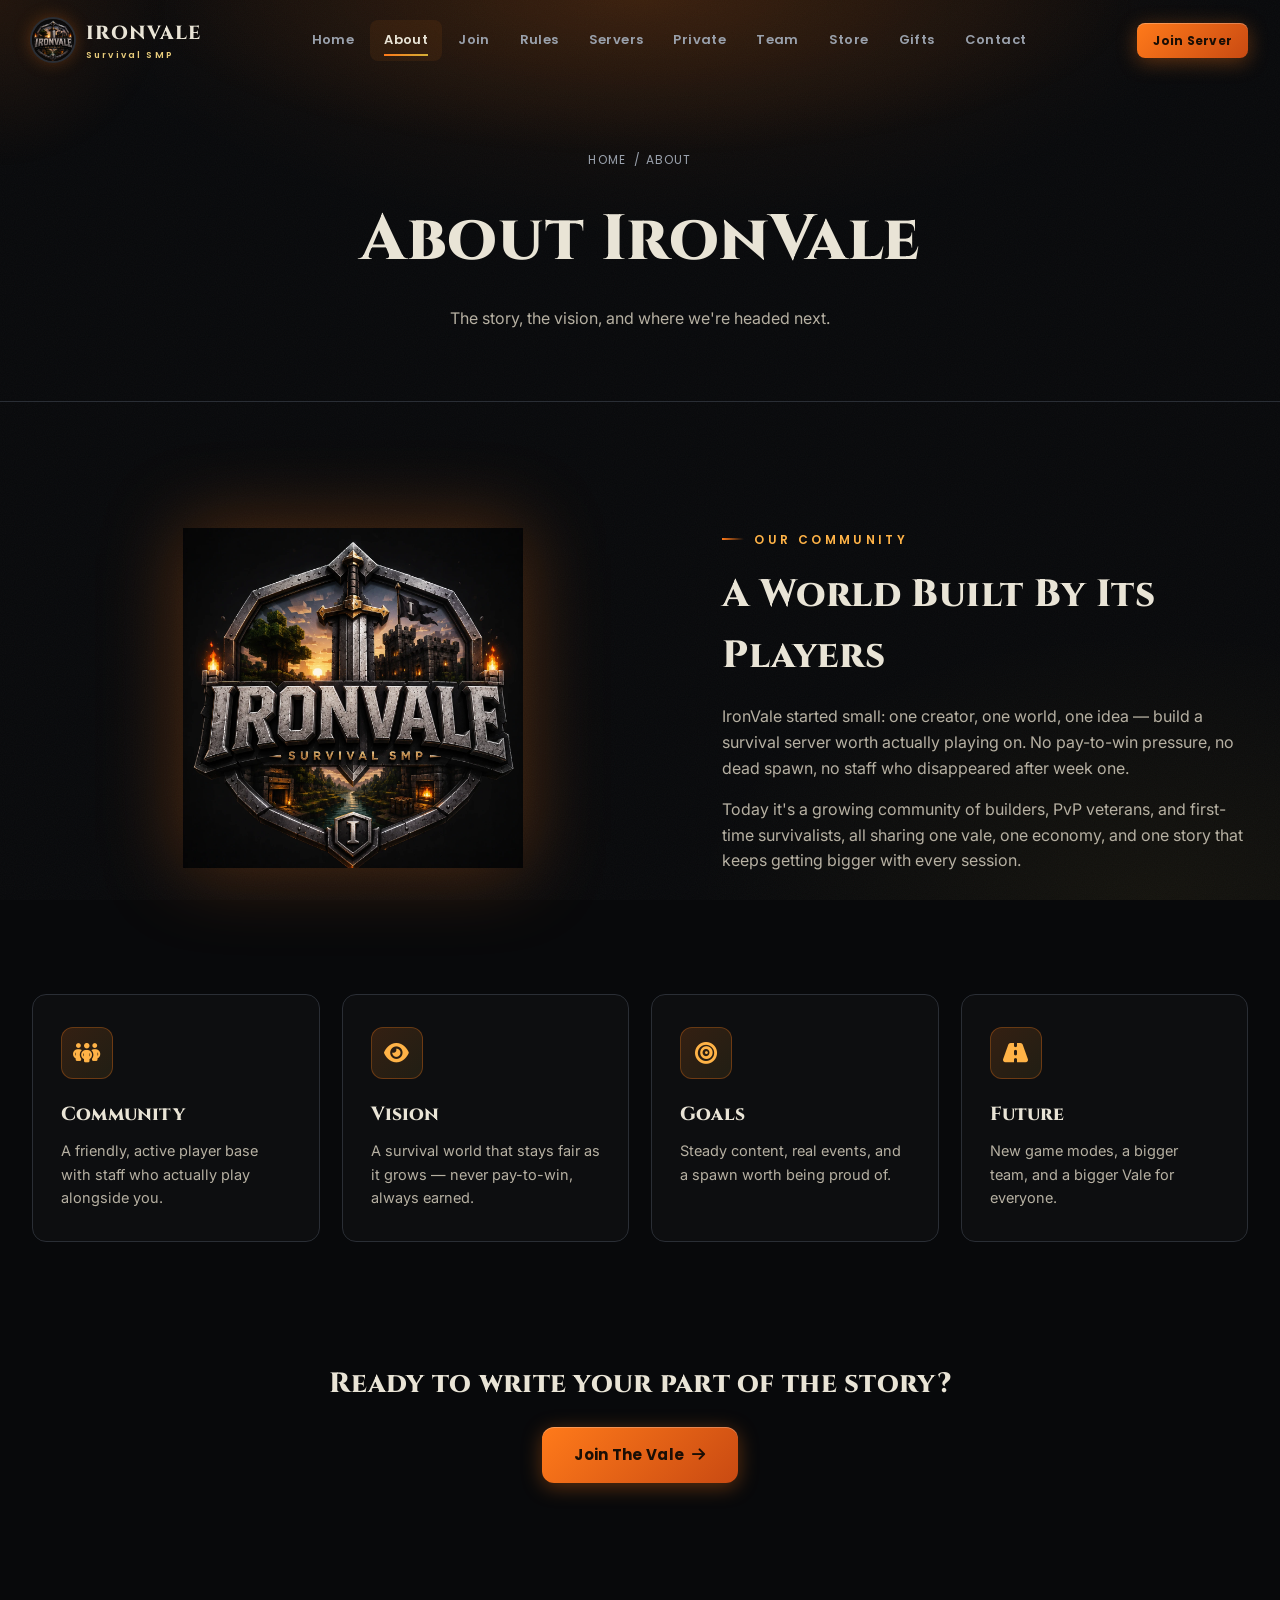
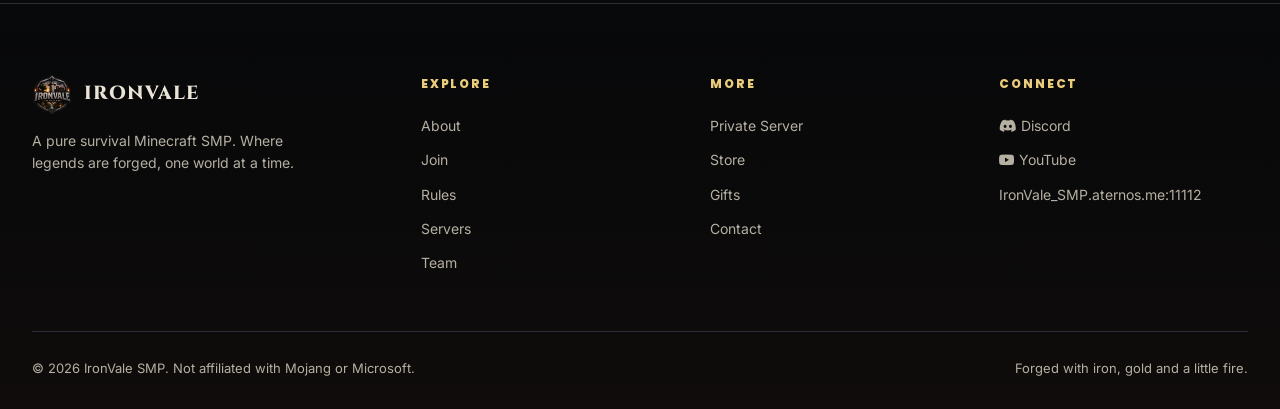
==== about.html @ d4519f37 "Add files via upload" ====
<!DOCTYPE html>
<html lang="en">
<head>
<meta charset="UTF-8">
<meta name="viewport" content="width=device-width, initial-scale=1.0">
<title>About — IronVale SMP</title>
<link rel="icon" href="images/logo.webp">
<link rel="stylesheet" href="https://cdnjs.cloudflare.com/ajax/libs/font-awesome/6.5.1/css/all.min.css">
<link rel="stylesheet" href="css/style.css">
</head>
<body>
<div id="loader"><div class="loader-seal"></div><div class="loader-text">Forging the Vale…</div></div>
<div id="cursor-glow"></div><div class="embers"></div><div id="toast"></div>

<header class="navbar"><div class="container nav-inner">
  <a href="index.html" class="brand"><img src="images/logo.webp" alt="IronVale logo"><span class="brand-text">IRONVALE<small>Survival SMP</small></span></a>
  <nav class="nav-links">
    <a href="index.html">Home</a><a href="about.html" class="active">About</a><a href="join.html">Join</a><a href="rules.html">Rules</a>
    <a href="servers.html">Servers</a><a href="private-server.html">Private</a><a href="team.html">Team</a><a href="store.html">Store</a><a href="gifts.html">Gifts</a><a href="contact.html">Contact</a>
  </nav>
  <div class="nav-cta"><a href="join.html" class="btn btn-primary btn-sm">Join Server</a><button class="nav-toggle" aria-label="Toggle menu"><span></span><span></span><span></span></button></div>
</div></header>

<div class="mobile-drawer">
  <a href="index.html">Home</a><a href="about.html" class="active">About</a><a href="join.html">Join</a><a href="rules.html">Rules</a>
  <a href="servers.html">Servers</a><a href="private-server.html">Private Server</a><a href="team.html">Team</a><a href="store.html">Store</a><a href="gifts.html">Gifts</a><a href="contact.html">Contact</a>
  <a href="join.html" class="btn btn-primary">Join Now</a>
</div>

<div class="page-header">
  <div class="container">
    <div class="breadcrumb"><a href="index.html">Home</a> / About</div>
    <h1>About IronVale</h1>
    <p>The story, the vision, and where we're headed next.</p>
  </div>
</div>

<section>
  <div class="container hero-grid" style="align-items:center;">
    <div data-reveal="left">
      <img src="images/logo.webp" alt="IronVale seal" style="max-width:340px; margin:0 auto; filter:drop-shadow(0 0 40px rgba(255,122,26,.3));">
    </div>
    <div data-reveal="right">
      <div class="eyebrow">Our Community</div>
      <h2 style="font-size:clamp(26px,3.6vw,38px); margin-bottom:18px;">A World Built By Its Players</h2>
      <p style="color:var(--parchment-dim); margin-bottom:16px;">IronVale started small: one creator, one world, one idea — build a survival server worth actually playing on. No pay-to-win pressure, no dead spawn, no staff who disappeared after week one.</p>
      <p style="color:var(--parchment-dim);">Today it's a growing community of builders, PvP veterans, and first-time survivalists, all sharing one vale, one economy, and one story that keeps getting bigger with every session.</p>
    </div>
  </div>
</section>

<section style="padding-top:0;">
  <div class="container grid-4">
    <div class="card" data-reveal><div class="card-icon"><i class="fa-solid fa-people-group"></i></div><h3>Community</h3><p>A friendly, active player base with staff who actually play alongside you.</p></div>
    <div class="card" data-reveal data-delay="80"><div class="card-icon"><i class="fa-solid fa-eye"></i></div><h3>Vision</h3><p>A survival world that stays fair as it grows — never pay-to-win, always earned.</p></div>
    <div class="card" data-reveal data-delay="160"><div class="card-icon"><i class="fa-solid fa-bullseye"></i></div><h3>Goals</h3><p>Steady content, real events, and a spawn worth being proud of.</p></div>
    <div class="card" data-reveal data-delay="240"><div class="card-icon"><i class="fa-solid fa-road"></i></div><h3>Future</h3><p>New game modes, a bigger team, and a bigger Vale for everyone.</p></div>
  </div>
</section>

<section style="padding-top:0;">
  <div class="container text-center" data-reveal>
    <h2 style="font-size:28px; margin-bottom:20px;">Ready to write your part of the story?</h2>
    <a href="join.html" class="btn btn-primary btn-lg">Join The Vale <i class="fa-solid fa-arrow-right"></i></a>
  </div>
</section>

<footer><div class="container">
  <div class="footer-grid">
    <div><div class="footer-brand"><img src="images/logo.webp" alt="IronVale logo"><span class="brand-text">IRONVALE</span></div><p style="color:var(--parchment-dim); font-size:14px; max-width:280px;">A pure survival Minecraft SMP. Where legends are forged, one world at a time.</p></div>
    <div class="footer-col"><h4>Explore</h4><a href="about.html">About</a><a href="join.html">Join</a><a href="rules.html">Rules</a><a href="servers.html">Servers</a><a href="team.html">Team</a></div>
    <div class="footer-col"><h4>More</h4><a href="private-server.html">Private Server</a><a href="store.html">Store</a><a href="gifts.html">Gifts</a><a href="contact.html">Contact</a></div>
    <div class="footer-col"><h4>Connect</h4><a href="https://discord.gg/UvQsbSrSZM" target="_blank" rel="noopener"><i class="fa-brands fa-discord"></i> Discord</a><a href="https://youtube.com/@benopxd?si=lnydO-GxLkHNXNi-" target="_blank" rel="noopener"><i class="fa-brands fa-youtube"></i> YouTube</a><a href="join.html">IronVale_SMP.aternos.me:11112</a></div>
  </div>
  <div class="footer-bottom"><span>© 2026 IronVale SMP. Not affiliated with Mojang or Microsoft.</span><span>Forged with iron, gold and a little fire.</span></div>
</div></footer>

<script src="js/main.js"></script>
</body>
</html>
---- css/style.css ----
/* ============================================================
   IRONVALE — SURVIVAL SMP
   Design system: forged iron, banked ember, deep vale night.
   ============================================================ */

@import url('https://fonts.googleapis.com/css2?family=Cinzel:wght@500;600;700;800;900&family=Inter:wght@400;500;600;700;800&family=Poppins:wght@500;600;700&display=swap');

:root{
  /* ---- palette ---- */
  --void:        #08090b;
  --vale-night:  #0e1116;
  --iron:        #6b7280;
  --iron-light:  #9aa1ac;
  --steel-line:  #2a2e35;
  --ember:       #ff7a1a;
  --ember-hot:   #ffb347;
  --ember-deep:  #c94a12;
  --gold:        #d4af37;
  --gold-soft:   #e9cd7c;
  --parchment:   #e9e4d6;
  --parchment-dim: #b6b0a2;
  --danger:      #b8321f;

  --font-display: 'Cinzel', serif;
  --font-body:    'Inter', sans-serif;
  --font-util:    'Poppins', sans-serif;

  --radius-s: 6px;
  --radius-m: 14px;
  --radius-l: 24px;

  --ease: cubic-bezier(.16,.84,.44,1);
}

*,*::before,*::after{ box-sizing:border-box; margin:0; padding:0; }

html{ scroll-behavior:smooth; }

body{
  background:var(--void);
  color:var(--parchment);
  font-family:var(--font-body);
  overflow-x:hidden;
  line-height:1.6;
  position:relative;
}

/* base ambient texture: forged noise + vignette, sits behind everything */
body::before{
  content:'';
  position:fixed; inset:0;
  background:
    radial-gradient(ellipse 80% 60% at 50% -10%, rgba(255,122,26,.10), transparent 60%),
    radial-gradient(ellipse 60% 50% at 90% 100%, rgba(212,175,55,.06), transparent 60%),
    var(--void);
  z-index:-3;
}
body::after{
  content:'';
  position:fixed; inset:0;
  background-image:url("data:image/svg+xml,%3Csvg xmlns='http://www.w3.org/2000/svg' width='120' height='120'%3E%3Cfilter id='n'%3E%3CfeTurbulence type='fractalNoise' baseFrequency='0.9' numOctaves='2' stitchTiles='stitch'/%3E%3C/filter%3E%3Crect width='100%25' height='100%25' filter='url(%23n)' opacity='0.035'/%3E%3C/svg%3E");
  z-index:-2;
  pointer-events:none;
}

a{ color:inherit; text-decoration:none; }
ul{ list-style:none; }
img{ max-width:100%; display:block; }
button{ font-family:inherit; cursor:pointer; border:none; background:none; color:inherit; }

.container{ width:100%; max-width:1280px; margin:0 auto; padding:0 32px; }

h1,h2,h3,h4{ font-family:var(--font-display); font-weight:800; letter-spacing:.01em; }

.eyebrow{
  display:inline-flex; align-items:center; gap:10px;
  font-family:var(--font-util); font-size:12px; font-weight:600;
  letter-spacing:.28em; text-transform:uppercase; color:var(--ember-hot);
  margin-bottom:16px;
}
.eyebrow::before{
  content:''; width:22px; height:2px; background:linear-gradient(90deg,var(--ember),transparent);
}

/* focus visibility */
a:focus-visible, button:focus-visible, input:focus-visible{
  outline:2px solid var(--ember-hot); outline-offset:3px; border-radius:4px;
}

@media (prefers-reduced-motion: reduce){
  *{ animation-duration:.001ms !important; animation-iteration-count:1 !important; transition-duration:.001ms !important; scroll-behavior:auto !important; }
}

/* ============ LOADING SCREEN ============ */
#loader{
  position:fixed; inset:0; z-index:9999;
  background:var(--void);
  display:flex; flex-direction:column; align-items:center; justify-content:center;
  gap:22px;
  transition:opacity .6s var(--ease), visibility .6s var(--ease);
}
#loader.hidden{ opacity:0; visibility:hidden; pointer-events:none; }
.loader-seal{
  width:84px; height:84px; border-radius:50%;
  border:2px solid var(--steel-line);
  border-top-color:var(--ember);
  border-right-color:var(--gold);
  animation:spin 1.1s linear infinite;
  position:relative;
}
.loader-seal::after{
  content:'I'; position:absolute; inset:0; display:flex; align-items:center; justify-content:center;
  font-family:var(--font-display); font-weight:900; color:var(--gold-soft); font-size:26px;
}
@keyframes spin{ to{ transform:rotate(360deg); } }
.loader-text{
  font-family:var(--font-util); letter-spacing:.3em; text-transform:uppercase;
  font-size:12px; color:var(--iron-light);
}

/* ============ CURSOR GLOW (desktop only, decorative) ============ */
#cursor-glow{
  position:fixed; width:340px; height:340px; border-radius:50%;
  background:radial-gradient(circle, rgba(255,122,26,.10), transparent 70%);
  pointer-events:none; z-index:5; transform:translate(-50%,-50%);
  transition:opacity .3s ease; display:none;
}
@media (hover:hover) and (pointer:fine){ #cursor-glow{ display:block; } }

/* ============ EMBER PARTICLES (ambient, css-only) ============ */
.embers{ position:fixed; inset:0; overflow:hidden; z-index:0; pointer-events:none; }
.embers span{
  position:absolute; bottom:-10px;
  width:3px; height:3px; border-radius:50%;
  background:var(--ember-hot);
  box-shadow:0 0 6px 2px rgba(255,122,26,.7);
  opacity:0; animation:rise linear infinite;
}
@keyframes rise{
  0%{ transform:translateY(0) translateX(0); opacity:0; }
  10%{ opacity:.9; }
  90%{ opacity:.5; }
  100%{ transform:translateY(-110vh) translateX(var(--drift,20px)); opacity:0; }
}

/* ============ NAVBAR ============ */
.navbar{
  position:fixed; top:0; left:0; right:0; z-index:1000;
  padding:18px 0;
  background:rgba(8,9,11,0);
  border-bottom:1px solid transparent;
  transition:background .35s var(--ease), border-color .35s var(--ease), padding .35s var(--ease);
}
.navbar.scrolled{
  background:rgba(8,9,11,.86);
  backdrop-filter:blur(14px);
  border-bottom:1px solid var(--steel-line);
  padding:12px 0;
}
.nav-inner{ display:flex; align-items:center; justify-content:space-between; gap:24px; }
.brand{ display:flex; align-items:center; gap:12px; }
.brand img{ width:42px; height:42px; border-radius:50%; box-shadow:0 0 0 2px var(--steel-line), 0 0 18px rgba(255,122,26,.35); }
.brand-text{ font-family:var(--font-display); font-weight:800; font-size:19px; letter-spacing:.05em; color:var(--parchment); }
.brand-text small{ display:block; font-family:var(--font-util); font-size:9px; letter-spacing:.24em; color:var(--gold-soft); font-weight:600; }

.nav-links{ display:flex; align-items:center; gap:2px; }
.nav-links a{
  position:relative; padding:10px 14px; font-family:var(--font-util); font-size:13px; font-weight:600;
  letter-spacing:.03em; color:var(--iron-light); border-radius:8px; transition:color .25s ease, background .25s ease;
}
.nav-links a:hover, .nav-links a.active{ color:var(--parchment); background:rgba(255,122,26,.08); }
.nav-links a.active::after{
  content:''; position:absolute; left:14px; right:14px; bottom:5px; height:2px;
  background:linear-gradient(90deg,var(--ember),var(--gold));
}

.nav-cta{ display:flex; align-items:center; gap:10px; }

.btn{
  display:inline-flex; align-items:center; justify-content:center; gap:8px;
  font-family:var(--font-util); font-weight:600; font-size:14px;
  padding:12px 24px; border-radius:10px; letter-spacing:.02em;
  transition:transform .25s var(--ease), box-shadow .25s var(--ease), filter .25s ease;
  white-space:nowrap;
}
.btn:active{ transform:translateY(1px) scale(.98); }
.btn-primary{
  background:linear-gradient(135deg,var(--ember) 0%, var(--ember-deep) 100%);
  color:#1a0e05; font-weight:700;
  box-shadow:0 4px 20px rgba(255,122,26,.35), inset 0 1px 0 rgba(255,255,255,.25);
}
.btn-primary:hover{ transform:translateY(-2px); box-shadow:0 8px 28px rgba(255,122,26,.5); }
.btn-gold{
  background:linear-gradient(135deg,var(--gold-soft),var(--gold));
  color:#241b02; font-weight:700;
  box-shadow:0 4px 20px rgba(212,175,55,.3), inset 0 1px 0 rgba(255,255,255,.3);
}
.btn-gold:hover{ transform:translateY(-2px); box-shadow:0 8px 26px rgba(212,175,55,.45); }
.btn-ghost{
  background:rgba(255,255,255,.03); color:var(--parchment);
  border:1px solid var(--steel-line);
}
.btn-ghost:hover{ border-color:var(--ember); background:rgba(255,122,26,.06); }
.btn-outline{
  border:1px solid var(--gold); color:var(--gold-soft); background:transparent;
}
.btn-outline:hover{ background:rgba(212,175,55,.1); }
.btn-lg{ padding:16px 32px; font-size:15px; border-radius:12px; }
.btn-sm{ padding:8px 16px; font-size:12px; border-radius:8px; }
.btn-block{ width:100%; }
.btn-disabled{ opacity:.45; pointer-events:none; }

.nav-toggle{ display:none; flex-direction:column; gap:5px; width:34px; height:34px; align-items:center; justify-content:center; }
.nav-toggle span{ width:22px; height:2px; background:var(--parchment); border-radius:2px; transition:transform .3s ease, opacity .3s ease; }

.mobile-drawer{
  position:fixed; inset:0; z-index:999; background:rgba(8,9,11,.98); backdrop-filter:blur(10px);
  display:flex; flex-direction:column; align-items:center; justify-content:center; gap:6px;
  opacity:0; visibility:hidden; transform:translateY(-12px);
  transition:opacity .35s var(--ease), transform .35s var(--ease), visibility .35s;
}
.mobile-drawer.open{ opacity:1; visibility:visible; transform:translateY(0); }
.mobile-drawer a{ font-family:var(--font-display); font-size:22px; padding:12px 0; color:var(--parchment); }
.mobile-drawer a.active{ color:var(--ember-hot); }
.mobile-drawer .btn{ margin-top:18px; }

@media (max-width:920px){
  .nav-links{ display:none; }
  .nav-cta .btn:not(.mobile-hide){ display:none; }
  .nav-toggle{ display:flex; }
}

/* ============ HERO ============ */
.hero{
  position:relative; min-height:100vh; display:flex; align-items:center;
  padding:140px 0 80px;
  overflow:hidden;
  isolation:isolate;
}
.hero-bg{
  position:absolute; inset:0; z-index:-1;
  background-image:
    radial-gradient(ellipse 70% 60% at 50% 0%, rgba(255,122,26,.16), transparent 65%),
    linear-gradient(180deg, var(--void) 0%, #0c0e12 55%, var(--void) 100%);
}
.hero-bg svg{ position:absolute; bottom:0; left:0; width:100%; height:auto; opacity:.9; }

.hero-grid{ display:grid; grid-template-columns:1.1fr .9fr; gap:48px; align-items:center; }

.hero-badge{
  display:inline-flex; align-items:center; gap:10px; padding:8px 16px 8px 8px;
  border:1px solid var(--steel-line); border-radius:100px; background:rgba(255,255,255,.03);
  font-family:var(--font-util); font-size:12px; font-weight:600; letter-spacing:.05em; color:var(--iron-light);
  margin-bottom:26px;
}
.hero-badge .dot{ width:8px; height:8px; border-radius:50%; background:#3ddc78; box-shadow:0 0 8px #3ddc78; }
.hero-badge .dot.offline{ background:var(--danger); box-shadow:0 0 8px var(--danger); }

.hero h1{
  font-size:clamp(48px,7.2vw,96px); line-height:.98; color:var(--parchment);
  text-shadow:0 0 40px rgba(255,122,26,.25);
  background:linear-gradient(180deg,#f4efe3 0%, #cfc6ae 55%, #efc978 100%);
  -webkit-background-clip:text; background-clip:text; -webkit-text-fill-color:transparent;
}
.hero h1 span{ display:block; }
.hero .subtitle{
  font-family:var(--font-display); font-size:clamp(16px,2vw,22px); color:var(--ember-hot);
  letter-spacing:.06em; margin-top:18px; font-weight:600;
}
.hero p.desc{
  margin-top:20px; max-width:520px; color:var(--parchment-dim); font-size:16px;
}
.hero-actions{ display:flex; flex-wrap:wrap; gap:14px; margin-top:36px; }
.hero-links{ display:flex; gap:16px; margin-top:28px; }
.icon-link{
  width:44px; height:44px; border-radius:50%; display:flex; align-items:center; justify-content:center;
  border:1px solid var(--steel-line); color:var(--iron-light); transition:all .25s var(--ease);
}
.icon-link:hover{ color:var(--ember-hot); border-color:var(--ember); transform:translateY(-3px); }

.hero-visual{ position:relative; display:flex; justify-content:center; }
.hero-seal{
  width:min(420px, 90%); border-radius:50%;
  filter:drop-shadow(0 0 50px rgba(255,122,26,.35));
  animation:float 6s ease-in-out infinite;
}
@keyframes float{ 0%,100%{ transform:translateY(0);} 50%{ transform:translateY(-16px);} }

.mascot-float{
  position:absolute; z-index:2; filter:drop-shadow(0 12px 20px rgba(0,0,0,.6));
  animation:float 5s ease-in-out infinite;
}

.scroll-cue{
  position:absolute; bottom:28px; left:50%; transform:translateX(-50%);
  display:flex; flex-direction:column; align-items:center; gap:8px;
  font-family:var(--font-util); font-size:10px; letter-spacing:.28em; text-transform:uppercase;
  color:var(--iron-light);
}
.scroll-cue .line{ width:1px; height:34px; background:linear-gradient(180deg,var(--ember),transparent); animation:scrollpulse 1.8s ease-in-out infinite; }
@keyframes scrollpulse{ 0%,100%{ opacity:.2; } 50%{ opacity:1; } }

/* ============ SECTION SHELL ============ */
section{ position:relative; padding:120px 0; }
.section-head{ text-align:center; max-width:640px; margin:0 auto 60px; }
.section-head h2{ font-size:clamp(32px,4.5vw,52px); color:var(--parchment); }
.section-head p{ color:var(--parchment-dim); margin-top:14px; font-size:16px; }

.divider{
  display:flex; align-items:center; justify-content:center; gap:16px; margin:0 auto;
  max-width:340px; padding:0 0 0;
}
.divider .diamond{ width:9px; height:9px; background:var(--ember); transform:rotate(45deg); box-shadow:0 0 10px var(--ember); }
.divider .rule{ flex:1; height:1px; background:linear-gradient(90deg,transparent,var(--steel-line),transparent); }

/* ============ STATUS PANEL ============ */
.status-panel{
  position:relative; margin-top:-64px; z-index:3;
}
.status-card{
  background:linear-gradient(145deg, rgba(20,22,27,.9), rgba(12,13,16,.9));
  border:1px solid var(--steel-line); border-radius:var(--radius-l);
  padding:34px 40px; backdrop-filter:blur(16px);
  box-shadow:0 24px 60px rgba(0,0,0,.55), inset 0 1px 0 rgba(255,255,255,.04);
  display:grid; grid-template-columns:repeat(5,1fr); gap:24px; align-items:center;
}
.status-item{ text-align:center; border-right:1px solid var(--steel-line); }
.status-item:last-child{ border-right:none; }
.status-label{ font-family:var(--font-util); font-size:11px; letter-spacing:.2em; text-transform:uppercase; color:var(--iron-light); margin-bottom:8px; }
.status-value{ font-family:var(--font-display); font-size:22px; color:var(--parchment); font-weight:700; }
.status-value.on{ color:#3ddc78; }
.status-value.off{ color:var(--danger); }
@media (max-width:920px){
  .status-card{ grid-template-columns:repeat(2,1fr); }
  .status-item{ border-right:none; border-bottom:1px solid var(--steel-line); padding-bottom:14px; }
}

/* ============ FEATURE CARDS ============ */
.grid-3{ display:grid; grid-template-columns:repeat(3,1fr); gap:26px; }
.grid-4{ display:grid; grid-template-columns:repeat(4,1fr); gap:22px; }
.grid-2{ display:grid; grid-template-columns:1fr 1fr; gap:26px; }
@media (max-width:920px){ .grid-3,.grid-4,.grid-2{ grid-template-columns:1fr; } }
@media (max-width:1180px) and (min-width:921px){ .grid-4{ grid-template-columns:repeat(2,1fr);} }

.card{
  position:relative; background:rgba(255,255,255,.025);
  border:1px solid var(--steel-line); border-radius:var(--radius-m);
  padding:32px 28px; overflow:hidden;
  transition:transform .35s var(--ease), border-color .35s ease, background .35s ease;
}
.card:hover{ transform:translateY(-6px); border-color:rgba(255,122,26,.5); background:rgba(255,122,26,.04); }
.card::before{
  content:''; position:absolute; top:-40%; left:-20%; width:60%; height:180%;
  background:linear-gradient(120deg, transparent, rgba(255,122,26,.06), transparent);
  transform:rotate(20deg) translateX(-200%); transition:transform .7s ease;
}
.card:hover::before{ transform:rotate(20deg) translateX(220%); }
.card-icon{
  width:52px; height:52px; border-radius:12px; display:flex; align-items:center; justify-content:center;
  background:linear-gradient(135deg, rgba(255,122,26,.16), rgba(212,175,55,.1));
  border:1px solid rgba(255,122,26,.3); margin-bottom:20px; font-size:22px;
  color:var(--ember-hot);
}
.card h3{ font-size:19px; color:var(--parchment); margin-bottom:10px; }
.card p{ color:var(--parchment-dim); font-size:14.5px; }

/* ============ JOIN CARDS ============ */
.join-card{
  background:linear-gradient(160deg, rgba(20,22,27,.85), rgba(10,11,14,.9));
  border:1px solid var(--steel-line); border-radius:var(--radius-l);
  padding:40px; position:relative; overflow:hidden;
}
.join-card::after{
  content:''; position:absolute; top:-60px; right:-60px; width:180px; height:180px; border-radius:50%;
  background:radial-gradient(circle, rgba(255,122,26,.18), transparent 70%);
}
.join-tag{
  display:inline-block; font-family:var(--font-util); font-size:11px; font-weight:700; letter-spacing:.16em;
  padding:6px 12px; border-radius:6px; text-transform:uppercase; margin-bottom:18px;
}
.join-tag.java{ background:rgba(255,122,26,.15); color:var(--ember-hot); border:1px solid rgba(255,122,26,.35); }
.join-tag.bedrock{ background:rgba(61,220,120,.13); color:#69e39a; border:1px solid rgba(61,220,120,.3); }
.ip-row{
  display:flex; align-items:center; justify-content:space-between; gap:14px;
  background:rgba(0,0,0,.35); border:1px solid var(--steel-line); border-radius:10px;
  padding:14px 18px; margin-top:10px; font-family:var(--font-util);
}
.ip-row .ip-text{ font-size:15px; font-weight:600; color:var(--parchment); letter-spacing:.02em; overflow-wrap:anywhere;}
.copy-btn{
  flex-shrink:0; display:flex; align-items:center; gap:6px; font-size:12px; font-weight:700;
  padding:8px 14px; border-radius:8px; background:rgba(255,255,255,.05); border:1px solid var(--steel-line);
  color:var(--parchment-dim); transition:all .2s ease;
}
.copy-btn:hover{ border-color:var(--ember); color:var(--ember-hot); }
.copy-btn.copied{ background:rgba(61,220,120,.15); border-color:#3ddc78; color:#69e39a; }
.join-meta{ display:flex; gap:24px; margin-top:18px; font-size:13px; color:var(--parchment-dim); }
.join-meta b{ color:var(--parchment); }

/* ============ SERVER LIST CARDS ============ */
.server-card{
  background:rgba(255,255,255,.025); border:1px solid var(--steel-line); border-radius:var(--radius-l);
  padding:0; overflow:hidden; display:flex; flex-direction:column; transition:transform .3s var(--ease), border-color .3s ease;
}
.server-card:hover{ transform:translateY(-5px); border-color:rgba(212,175,55,.4); }
.server-thumb{
  height:150px; position:relative; display:flex; align-items:center; justify-content:center;
  background:linear-gradient(135deg, rgba(255,122,26,.15), rgba(8,9,11,.4));
  border-bottom:1px solid var(--steel-line);
}
.server-thumb .glyph{ font-size:44px; opacity:.85; }
.server-body{ padding:26px; flex:1; display:flex; flex-direction:column; gap:12px; }
.server-status-chip{
  align-self:flex-start; font-family:var(--font-util); font-size:10.5px; font-weight:700; letter-spacing:.14em;
  text-transform:uppercase; padding:5px 10px; border-radius:100px;
}
.server-status-chip.live{ background:rgba(61,220,120,.15); color:#69e39a; border:1px solid rgba(61,220,120,.3); }
.server-status-chip.soon{ background:rgba(255,255,255,.06); color:var(--iron-light); border:1px solid var(--steel-line); }
.server-body h3{ font-size:20px; color:var(--parchment); }
.server-body p{ color:var(--parchment-dim); font-size:14px; flex:1; }

/* ============ MASCOT STRIP ============ */
.mascot-card{
  text-align:center; padding:28px 18px;
}
.mascot-card img{ width:120px; margin:0 auto 14px; filter:drop-shadow(0 10px 16px rgba(0,0,0,.5)); }
.mascot-card span{ font-family:var(--font-util); font-size:12px; letter-spacing:.1em; text-transform:uppercase; color:var(--parchment-dim); }

/* ============ TEAM ============ */
.team-card{ text-align:center; }
.team-avatar{
  width:96px; height:96px; margin:0 auto 18px; border-radius:50%;
  background:linear-gradient(135deg, rgba(255,122,26,.2), rgba(212,175,55,.14));
  border:2px solid var(--steel-line); display:flex; align-items:center; justify-content:center;
  font-family:var(--font-display); font-size:30px; color:var(--gold-soft);
}
.team-role{ font-family:var(--font-util); font-size:11px; letter-spacing:.18em; text-transform:uppercase; color:var(--ember-hot); margin-top:4px; }

/* ============ RULES ============ */
.rule-card{ display:flex; gap:18px; align-items:flex-start; }
.rule-num{
  font-family:var(--font-display); font-size:26px; color:var(--steel-line); font-weight:800; line-height:1;
}
.rule-card:hover .rule-num{ color:var(--ember); }

/* ============ COMING SOON ============ */
.soon-hero{
  text-align:center; padding:100px 0 40px;
}
.soon-badge{
  display:inline-flex; align-items:center; gap:10px; padding:10px 22px; border-radius:100px;
  background:rgba(212,175,55,.1); border:1px solid rgba(212,175,55,.3); color:var(--gold-soft);
  font-family:var(--font-util); font-weight:700; font-size:13px; letter-spacing:.16em; text-transform:uppercase;
  margin-bottom:24px;
}
.gift-box{
  width:160px; margin:20px auto 0; animation:float 4s ease-in-out infinite;
}

/* ============ FOOTER ============ */
footer{
  border-top:1px solid var(--steel-line); padding:70px 0 30px;
  background:linear-gradient(180deg, transparent, rgba(255,122,26,.03));
}
.footer-grid{ display:grid; grid-template-columns:1.4fr 1fr 1fr 1fr; gap:40px; margin-bottom:50px; }
.footer-brand{ display:flex; align-items:center; gap:12px; margin-bottom:16px; }
.footer-brand img{ width:40px; border-radius:50%; }
.footer-col h4{ font-family:var(--font-util); font-size:12px; letter-spacing:.16em; text-transform:uppercase; color:var(--gold-soft); margin-bottom:16px; }
.footer-col a{ display:block; padding:6px 0; color:var(--parchment-dim); font-size:14px; transition:color .2s ease; }
.footer-col a:hover{ color:var(--ember-hot); }
.footer-bottom{
  display:flex; justify-content:space-between; align-items:center; padding-top:26px;
  border-top:1px solid var(--steel-line); font-size:13px; color:var(--parchment-dim); flex-wrap:wrap; gap:12px;
}
@media (max-width:920px){ .footer-grid{ grid-template-columns:1fr 1fr; } }
@media (max-width:560px){ .footer-grid{ grid-template-columns:1fr; } }

/* ============ REVEAL ANIMATION (vanilla, no AOS dependency needed but AOS-friendly) ============ */
[data-reveal]{ opacity:0; transform:translateY(28px); transition:opacity .8s var(--ease), transform .8s var(--ease); }
[data-reveal].in{ opacity:1; transform:translateY(0); }
[data-reveal="left"]{ transform:translateX(-32px); }
[data-reveal="left"].in{ transform:translateX(0); }
[data-reveal="right"]{ transform:translateX(32px); }
[data-reveal="right"].in{ transform:translateX(0); }

/* ============ PAGE HEADER (inner pages) ============ */
.page-header{
  padding:150px 0 70px; text-align:center; position:relative; overflow:hidden;
  background:radial-gradient(ellipse 60% 60% at 50% 0%, rgba(255,122,26,.14), transparent 65%);
  border-bottom:1px solid var(--steel-line);
}
.page-header h1{ font-size:clamp(38px,6vw,64px); color:var(--parchment); }
.page-header p{ color:var(--parchment-dim); margin-top:14px; max-width:560px; margin-left:auto; margin-right:auto; }
.breadcrumb{
  display:flex; align-items:center; justify-content:center; gap:8px; margin-bottom:20px;
  font-family:var(--font-util); font-size:12px; letter-spacing:.1em; text-transform:uppercase; color:var(--iron-light);
}
.breadcrumb a:hover{ color:var(--ember-hot); }

/* ============ TOAST ============ */
#toast{
  position:fixed; bottom:26px; left:50%; transform:translateX(-50%) translateY(20px);
  background:rgba(14,17,22,.95); border:1px solid var(--steel-line); color:var(--parchment);
  padding:14px 22px; border-radius:10px; font-family:var(--font-util); font-size:13px; font-weight:600;
  display:flex; align-items:center; gap:10px; z-index:2000; opacity:0; visibility:hidden;
  transition:all .35s var(--ease); box-shadow:0 12px 30px rgba(0,0,0,.5);
}
#toast.show{ opacity:1; visibility:visible; transform:translateX(-50%) translateY(0); }
#toast .tick{ color:#3ddc78; font-weight:800; }

/* ============ UTILITY ============ */
.text-center{ text-align:center; }
.mt-40{ margin-top:40px; }
.gold-text{ color:var(--gold-soft); }
.ember-text{ color:var(--ember-hot); }
.center-wrap{ display:flex; justify-content:center; }
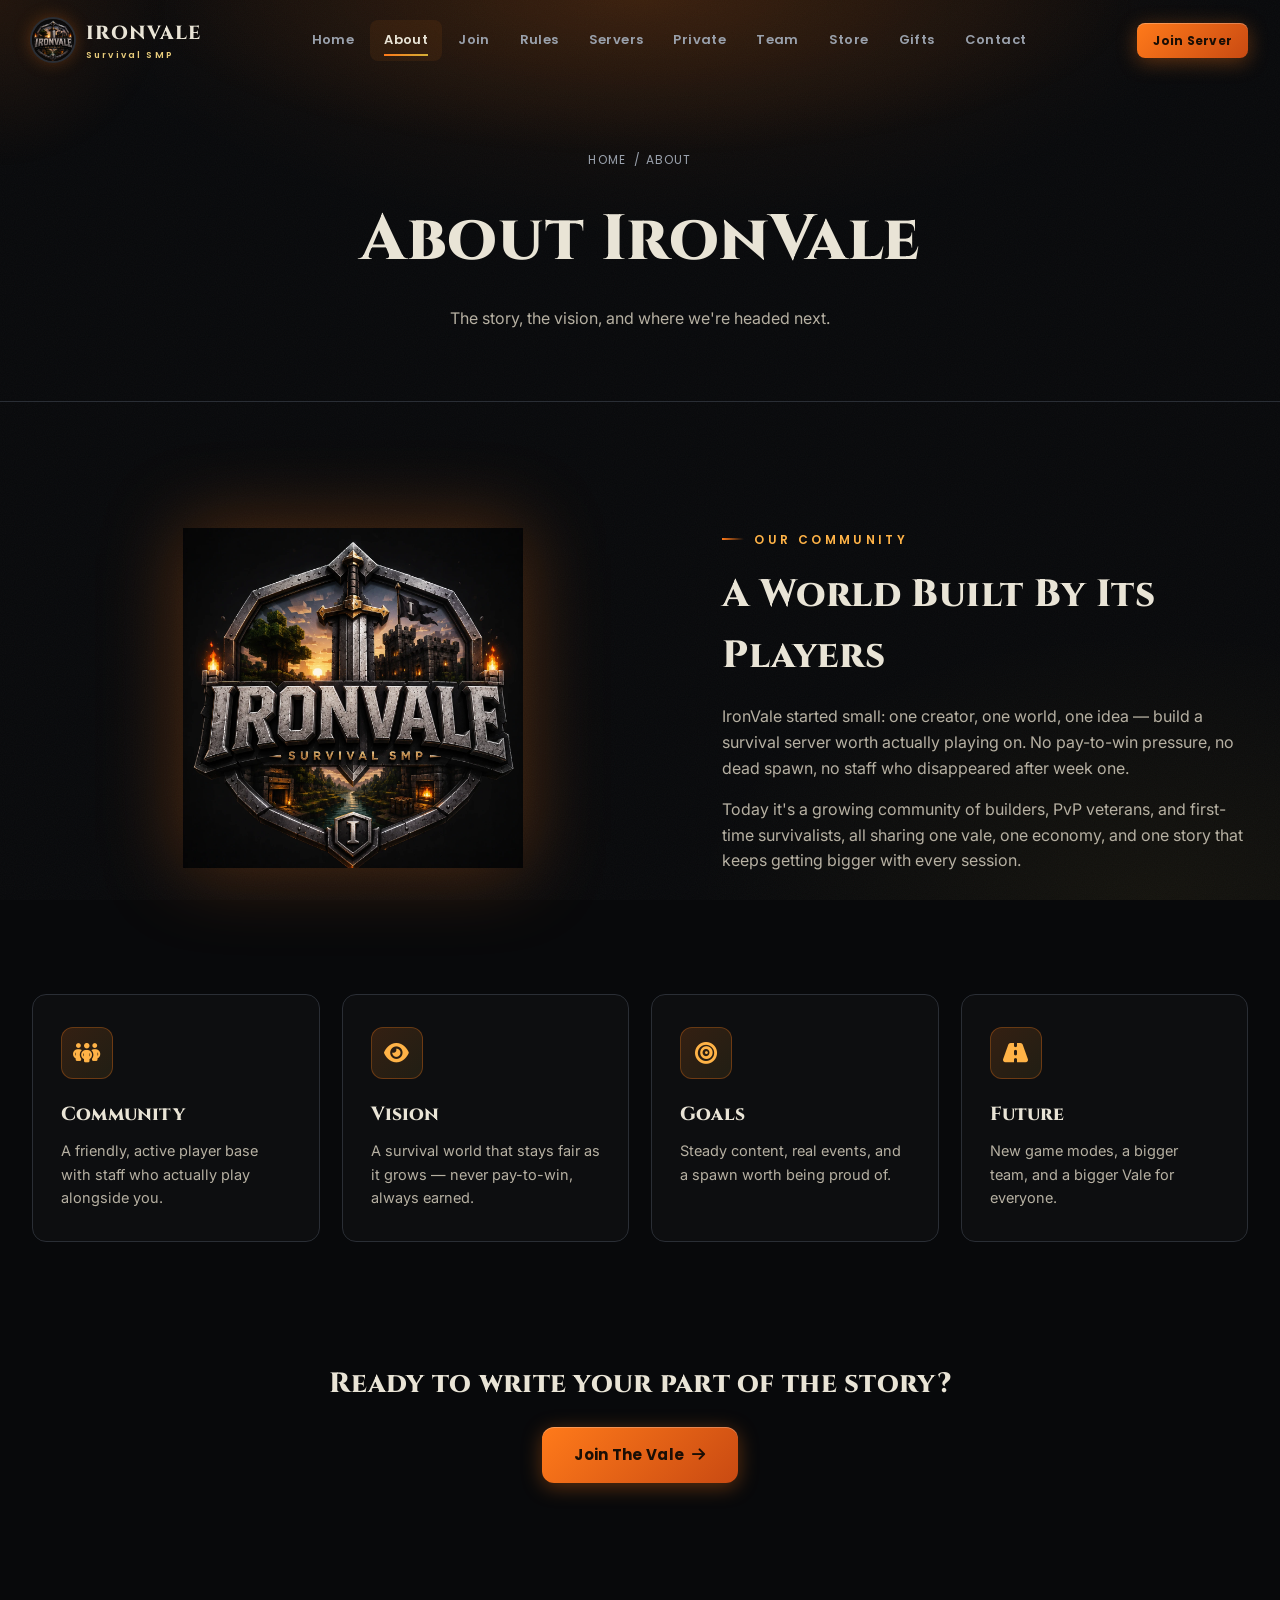
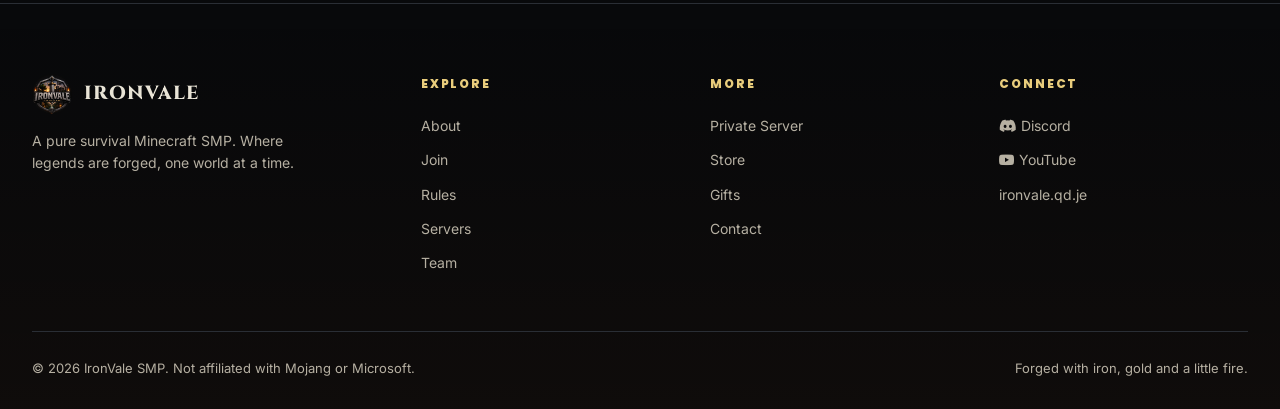
==== commit c1943e07: "Update about.html" ====
--- a/about.html
+++ b/about.html
@@ -70,7 +70,7 @@
     <div><div class="footer-brand"><img src="images/logo.webp" alt="IronVale logo"><span class="brand-text">IRONVALE</span></div><p style="color:var(--parchment-dim); font-size:14px; max-width:280px;">A pure survival Minecraft SMP. Where legends are forged, one world at a time.</p></div>
     <div class="footer-col"><h4>Explore</h4><a href="about.html">About</a><a href="join.html">Join</a><a href="rules.html">Rules</a><a href="servers.html">Servers</a><a href="team.html">Team</a></div>
     <div class="footer-col"><h4>More</h4><a href="private-server.html">Private Server</a><a href="store.html">Store</a><a href="gifts.html">Gifts</a><a href="contact.html">Contact</a></div>
-    <div class="footer-col"><h4>Connect</h4><a href="https://discord.gg/UvQsbSrSZM" target="_blank" rel="noopener"><i class="fa-brands fa-discord"></i> Discord</a><a href="https://youtube.com/@benopxd?si=lnydO-GxLkHNXNi-" target="_blank" rel="noopener"><i class="fa-brands fa-youtube"></i> YouTube</a><a href="join.html">IronVale_SMP.aternos.me:11112</a></div>
+    <div class="footer-col"><h4>Connect</h4><a href="https://discord.gg/UvQsbSrSZM" target="_blank" rel="noopener"><i class="fa-brands fa-discord"></i> Discord</a><a href="https://youtube.com/@benopxd?si=lnydO-GxLkHNXNi-" target="_blank" rel="noopener"><i class="fa-brands fa-youtube"></i> YouTube</a><a href="join.html">ironvale.qd.je</a></div>
   </div>
   <div class="footer-bottom"><span>© 2026 IronVale SMP. Not affiliated with Mojang or Microsoft.</span><span>Forged with iron, gold and a little fire.</span></div>
 </div></footer>
